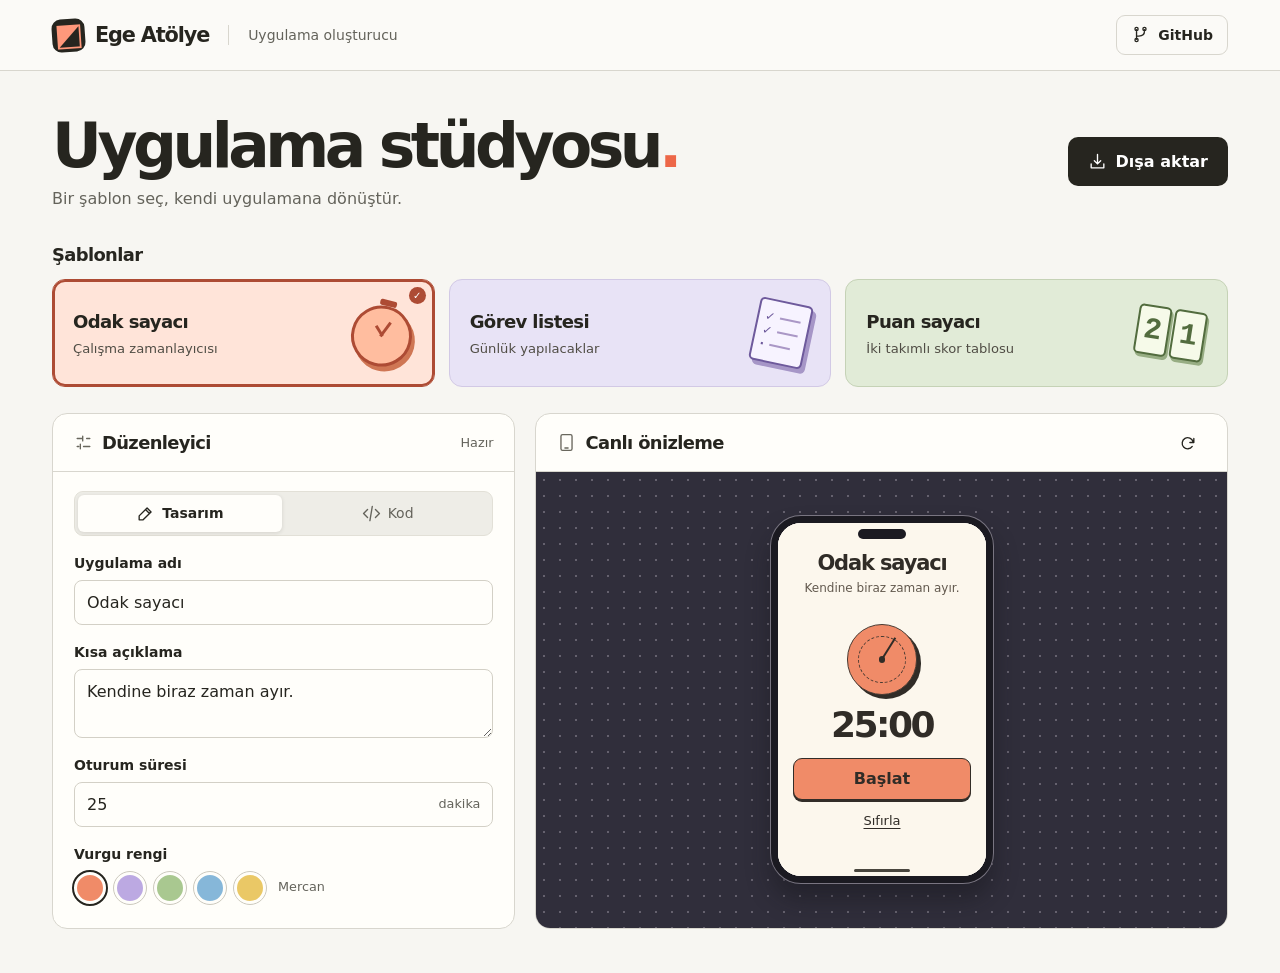
==== uygulama-atolyesi/studyo/index.html @ f5addd59 "Tablet için uygulama stüdyosu ve Android APK derlemesi ekle" ====
<!doctype html>
<html lang="tr">
<head>
  <meta charset="utf-8"><meta name="viewport" content="width=device-width,initial-scale=1">
  <meta name="theme-color" content="#f6f5f2"><title>Ege Atölye · Uygulama stüdyosu</title>
  <link rel="stylesheet" href="studio.css"><script defer src="templates.js"></script><script defer src="zip.js"></script><script defer src="studio.js"></script>
</head>
<body>
<header><div class="wrap bar"><div class="brand"><span class="brand-icon" aria-hidden="true">◩</span> Ege Atölye</div><span class="brand-sub">Uygulama oluşturucu</span><a class="repo" href="https://github.com/egeserifsari90-ctrl/EgeArac/tree/uygulama-atolyesi/uygulama-atolyesi" target="_blank" rel="noopener"><i data-icon="git"></i> GitHub</a></div></header>
<main class="wrap">
  <div class="intro"><div><h1>Uygulama stüdyosu<span>.</span></h1><p>Bir şablon seç, kendi uygulamana dönüştür.</p></div><button class="primary export" id="export"><i data-icon="export"></i>Dışa aktar</button></div>
  <section class="templates" aria-labelledby="template-title"><h2 id="template-title">Şablonlar</h2><div class="cards">
    <button class="card focus" data-t="focus" aria-pressed="true"><span class="cardcopy"><strong>Odak sayacı</strong><small>Çalışma zamanlayıcısı</small></span><span class="art clock" aria-hidden="true"><b></b></span><span class="check" aria-hidden="true">✓</span></button>
    <button class="card list" data-t="list" aria-pressed="false"><span class="cardcopy"><strong>Görev listesi</strong><small>Günlük yapılacaklar</small></span><span class="art checklist" aria-hidden="true"><b>✓</b><b>✓</b><b>·</b></span><span class="check" aria-hidden="true">✓</span></button>
    <button class="card score" data-t="score" aria-pressed="false"><span class="cardcopy"><strong>Puan sayacı</strong><small>İki takımlı skor tablosu</small></span><span class="art scores" aria-hidden="true"><b>2</b><b>1</b></span><span class="check" aria-hidden="true">✓</span></button>
  </div></section>
  <div class="workspace">
    <section class="panel settings"><div class="panelhead"><h2><i data-icon="sliders"></i>Düzenleyici</h2><span id="saved" role="status">Hazır</span></div>
      <div class="settings-body"><div class="tabs"><button id="design-tab" aria-pressed="true"><i data-icon="design"></i>Tasarım</button><button id="code-tab" aria-pressed="false"><i data-icon="code"></i>Kod</button></div>
        <div id="design"><div class="field"><label for="name">Uygulama adı</label><input id="name" maxlength="60"></div>
        <div class="field"><label for="sub">Kısa açıklama</label><textarea id="sub" rows="2" maxlength="160"></textarea></div>
        <div class="field" id="minutes-row"><label for="minutes">Oturum süresi</label><div class="unit"><input id="minutes" type="number" min="1" max="180" step="1"><span>dakika</span></div></div>
        <fieldset class="field"><legend>Vurgu rengi</legend><div class="color-row"><div id="colors" class="colors"></div><output id="color-name"></output></div></fieldset></div>
        <div id="code" hidden><div id="languages" class="languages"><button data-lang="html">HTML</button><button data-lang="css">CSS</button><button data-lang="js">JS</button></div><label class="sr" for="source">Şablon kaynak kodu</label><textarea id="source" rows="12" spellcheck="false" autocapitalize="off" autocomplete="off"></textarea><p class="help">Yaptığın değişiklikleri önizlemede deneyebilirsin.</p></div>
      </div>
    </section>
    <section class="panel preview"><div class="panelhead"><h2><i data-icon="phone"></i>Canlı önizleme</h2><button id="restart" class="iconbtn" title="Önizlemeyi yeniden başlat" aria-label="Önizlemeyi yeniden başlat"><i data-icon="reload"></i></button></div>
      <div class="stage"><div class="phone"><div class="speaker" aria-hidden="true"></div><iframe title="Uygulamanın etkileşimli önizlemesi" sandbox="allow-scripts"></iframe><div class="homebar" aria-hidden="true"></div></div></div>
    </section>
  </div>
</main>
<dialog id="download"><div class="dialoghead"><h2>Dışa aktar</h2><button id="close" class="iconbtn" aria-label="Kapat">✕</button></div><p>Uygulamanı tablette açmak veya Android için paketlemek üzere indir.</p>
<button id="html-download" class="option"><i data-icon="code"></i><span><strong>HTML indir</strong><small>Tek dosya · Tarayıcıda açılır</small></span><i data-icon="export"></i></button>
<button id="android-download" class="option"><i data-icon="phone"></i><span><strong>Android projesini indir</strong><small>ZIP · GitHub Actions ile APK üretir</small></span><i data-icon="export"></i></button>
<details id="steps"><summary>GitHub’da APK nasıl oluşturulur?</summary><ol><li><b>HTML indir</b> ile <code>index.html</code> dosyanı kaydet.</li><li><a id="upload-link" target="_blank" rel="noopener">GitHub yükleme sayfasını aç</a>. Dosyayı ekle ve <b>Commit changes</b> ile bu dala kaydet. Yüklediğin kod herkese açık depoda görünür.</li><li><a id="actions-link" target="_blank" rel="noopener">Derlemeleri aç</a>. Başarılı çalıştırmada <b>Artifacts → atolye-apk</b> arşivini indir.</li></ol></details><div role="status" id="download-status"></div></dialog>
</body></html>
---- uygulama-atolyesi/studyo/studio.css ----
*{box-sizing:border-box} :root{--ink:#26251f;--muted:#64635b;--paper:#f7f6f2;--line:#d8d6ce;--coral:#ed6748;color:var(--ink);background:var(--paper);font:16px/1.45 "DM Sans",Inter,system-ui,sans-serif}body{margin:0}button,input,textarea{font:inherit;color:inherit}button,summary{cursor:pointer}button{touch-action:manipulation}button:focus-visible,a:focus-visible,input:focus-visible,summary:focus-visible,textarea:focus-visible{outline:3px solid #3a73a6;outline-offset:3px}button{border:0;background:none}h1,h2,p,fieldset{margin:0}h2{font-size:1.12rem;letter-spacing:-.035em}.wrap{width:min(1176px,calc(100% - 72px));margin:auto}header{border-bottom:1px solid var(--line);background:#fbfaf7}.bar,.brand,.repo,.primary,.panelhead,.panelhead h2,.tabs button,.color-row,.colors,.intro,.dialoghead,.option{display:flex;align-items:center}.bar{height:70px;gap:19px}.brand{gap:10px;font-size:1.3rem;font-weight:800;letter-spacing:-.055em}.brand-icon{width:33px;height:33px;border-radius:9px;background:var(--ink);color:#ff987b;font:31px/30px system-ui;text-align:center;transform:rotate(-4deg)}.brand-sub{border-left:1px solid var(--line);padding-left:19px;color:var(--muted);font-size:.875rem}.repo{gap:8px;margin-left:auto;border:1px solid var(--line);border-radius:9px;color:var(--ink);text-decoration:none;padding:9px 14px;font-size:.875rem;font-weight:650}i[data-icon]{display:inline-flex;flex:none}i svg{width:19px;height:19px}.intro{justify-content:space-between;gap:16px;padding:42px 0 32px}.intro h1{font-size:clamp(2.35rem,4.8vw,4rem);line-height:1.06;letter-spacing:-.073em;font-weight:740}.intro h1 span{color:var(--coral)}.intro p{color:var(--muted);margin-top:9px}.primary{background:var(--ink);color:white;gap:9px;border-radius:10px;padding:13px 20px;font-weight:650}.primary:hover{background:#47443a}.templates h2{margin-bottom:11px}.cards{display:grid;grid-template-columns:repeat(3,minmax(0,1fr));gap:14px}.card{position:relative;isolation:isolate;overflow:hidden;min-height:108px;padding:20px;text-align:left;border:1px solid var(--border);background:var(--tint);border-radius:13px}.card[aria-pressed=true]{box-shadow:inset 0 0 0 2px var(--edge);border-color:var(--edge)}.cardcopy{position:relative;z-index:2}.card strong,.card small,.option strong,.option small{display:block}.card strong{font-size:1.13rem;letter-spacing:-.035em}.card small{font-size:.82rem;margin-top:4px;color:#504d45}.focus{--tint:#ffe4d9;--border:#e8c5b6;--edge:#ad4b34}.list{--tint:#e8e3f6;--border:#d2c9e5;--edge:#6e5a9c}.score{--tint:#e1ebd7;--border:#c5d2b6;--edge:#526c3e}.art{position:absolute;right:22px;top:50%;color:var(--edge);z-index:1}.clock{width:61px;height:61px;border-radius:50%;border:3px solid;transform:translateY(-45%) rotate(14deg);background:#ffbd9f;box-shadow:4px 4px 0 #cf7654}.clock:before{content:"";position:absolute;background:var(--edge);width:17px;height:6px;top:-9px;left:18px;border-radius:2px}.clock b{position:absolute;bottom:50%;right:50%;width:3px;height:17px;background:var(--edge);transform-origin:bottom;transform:rotate(23deg)}.clock b:after{content:"";width:12px;height:3px;background:inherit;position:absolute;bottom:0;right:0;transform:rotate(21deg);transform-origin:right}.checklist{display:grid;align-content:center;gap:4px;width:54px;height:64px;border:2px solid;border-radius:5px;background:#f7f3ff;box-shadow:4px 4px #a696c7;transform:translateY(-50%) rotate(12deg);padding:6px}.checklist b{font-size:12px;line-height:10px;display:flex;align-items:center;gap:5px}.checklist b:after{content:"";height:2px;width:21px;background:#aa97c6}.scores{display:flex;transform:translateY(-50%) rotate(9deg);gap:3px}.scores b{border:2px solid;border-radius:5px;background:#f6fae9;font:700 30px/46px ui-monospace,monospace;text-align:center;width:33px;box-shadow:2px 3px #97ad83}.check{position:absolute;top:7px;right:8px;border-radius:50%;background:var(--edge);color:white;font:bold 10px/17px system-ui;width:17px;text-align:center;display:none}.card[aria-pressed=true] .check{display:block}.workspace{display:grid;grid-template-columns:minmax(300px,.87fr) minmax(360px,1.3fr);gap:20px;margin:26px 0 44px;align-items:stretch}.panel{border:1px solid var(--line);border-radius:15px;background:#fffefa;overflow:hidden}.panelhead{height:58px;justify-content:space-between;padding:0 21px;border-bottom:1px solid var(--line)}.panelhead h2{gap:9px}.panelhead h2 i{color:#69675d}.settings-body{padding:19px 21px 24px}.tabs{display:flex;background:#eeede7;border:1px solid #e2e0d7;border-radius:9px;padding:3px;gap:4px}.tabs button{gap:7px;justify-content:center;flex:1;padding:8px 6px;border-radius:6px;font-size:.875rem;color:var(--muted)}.tabs button[aria-pressed=true]{background:#fffefa;color:var(--ink);box-shadow:0 1px 4px #201c131f;font-weight:650}.field{border:0;padding:0;min-width:0;margin:17px 0 0}.field label,.field legend{display:block;font-weight:650;font-size:.875rem;margin:0 0 7px;padding:0}.field input,.field textarea,.unit{width:100%;border:1px solid #d3d0c6;background:#fffefa;border-radius:8px;padding:10px 12px}.field textarea{display:block;resize:vertical}.unit{display:flex;align-items:center;padding:0 12px 0 0}.unit input{background:transparent;border:0}.unit span,#color-name,#saved,.help,.option small{color:var(--muted);font-size:.8rem}.color-row,.colors{gap:8px;flex-wrap:wrap}.colors button{width:32px;height:32px;border-radius:50%;background:var(--swatch);border:3px solid #fffefa;outline:1px solid #ccc9be}.colors button[aria-pressed=true]{outline:2px solid var(--ink)}#color-name{margin-left:4px}.languages{display:flex;gap:5px;margin:17px 0 9px}.languages button{font-size:.83rem;padding:6px 10px;background:#eeede7;border-radius:5px}.languages button[aria-pressed=true]{background:var(--ink);color:white}#source{width:100%;resize:vertical;border:0;background:#282731;color:#f6eee3;border-radius:9px;padding:12px;font:14px/1.5 ui-monospace,monospace;tab-size:2}.help{margin-top:8px}.iconbtn{width:36px;height:36px;display:grid;place-items:center;border-radius:8px}.iconbtn:hover{background:#eeece5}.preview{display:flex;flex-direction:column}.stage{display:grid;place-items:center;flex:1;min-height:405px;padding:18px;background-color:#302e3b;background-image:radial-gradient(#65616e 1px,transparent 1px);background-size:16px 16px}.phone{position:relative;width:222px;height:367px;background:#fcf6eb;border-radius:30px;border:7px solid #1b1a21;box-shadow:0 0 0 1px #797581,0 16px 24px #1412196b;overflow:hidden;display:flex;flex-direction:column;align-items:center}.speaker{position:absolute;z-index:1;top:6px;width:48px;height:10px;border-radius:10px;background:#1b1a21}.phone iframe{width:100%;height:100%;border:0;background:#fff}.homebar{position:absolute;bottom:4px;width:56px;height:3px;border-radius:4px;background:#49463e;pointer-events:none}.sr{position:absolute;clip-path:inset(50%);width:1px;height:1px;overflow:hidden}dialog{width:min(440px,calc(100% - 30px));max-height:88vh;border:1px solid var(--line);border-radius:18px;background:#fffefa;color:var(--ink);padding:22px;box-shadow:0 24px 100px #19161e40}dialog::backdrop{background:#28243188}.dialoghead{justify-content:space-between}.dialoghead h2{font-size:1.45rem}dialog p,details{color:var(--muted);font-size:.9rem;line-height:1.5;margin:10px 0 17px}.option{gap:13px;text-align:left;padding:15px 12px;width:100%;border:1px solid var(--line);border-radius:10px;margin:9px 0}.option>i:first-child{background:#f2eee4;padding:9px;border-radius:8px}.option>i:last-child{margin-left:auto}.option:hover{border-color:var(--ink)}.option strong{font-size:.96rem}summary{color:var(--ink);font-weight:650}li{margin:9px 0}a{color:inherit}#download-status{font-size:.85rem}small{font-size:.85rem}
@media (max-width:910px){.wrap{width:calc(100% - 40px)}.workspace{gap:14px;grid-template-columns:minmax(260px,.9fr) minmax(285px,1fr)}.art{right:13px;scale:.83;transform-origin:top right}.card{padding:13px}.card small{max-width:61%}.cards{gap:8px}}
@media (max-width:680px){.wrap{width:calc(100% - 28px)}.bar{height:57px}.brand-sub{display:none}.intro{padding:28px 0 22px;align-items:flex-start;flex-wrap:wrap}.intro h1{font-size:2.5rem}.intro p{font-size:.94rem}.primary{padding:10px 14px}.cards{display:flex;overflow-x:auto;padding:2px 2px 7px;scroll-snap-type:x proximity}.card{flex:0 0 200px;min-height:86px;scroll-snap-align:start}.workspace{grid-template-columns:1fr;margin-top:15px}.panelhead{height:50px}.settings-body{padding:16px}.phone{width:235px;height:378px}.stage{min-height:410px}.art{scale:.72}.card strong{font-size:1rem}.card small{font-size:.78rem}.brand{font-size:1.15rem}.intro h1 span{display:none}}
@media(prefers-reduced-motion:no-preference){button,a{transition:background-color .13s,box-shadow .13s}.card:hover{box-shadow:inset 0 0 0 2px var(--edge)}}
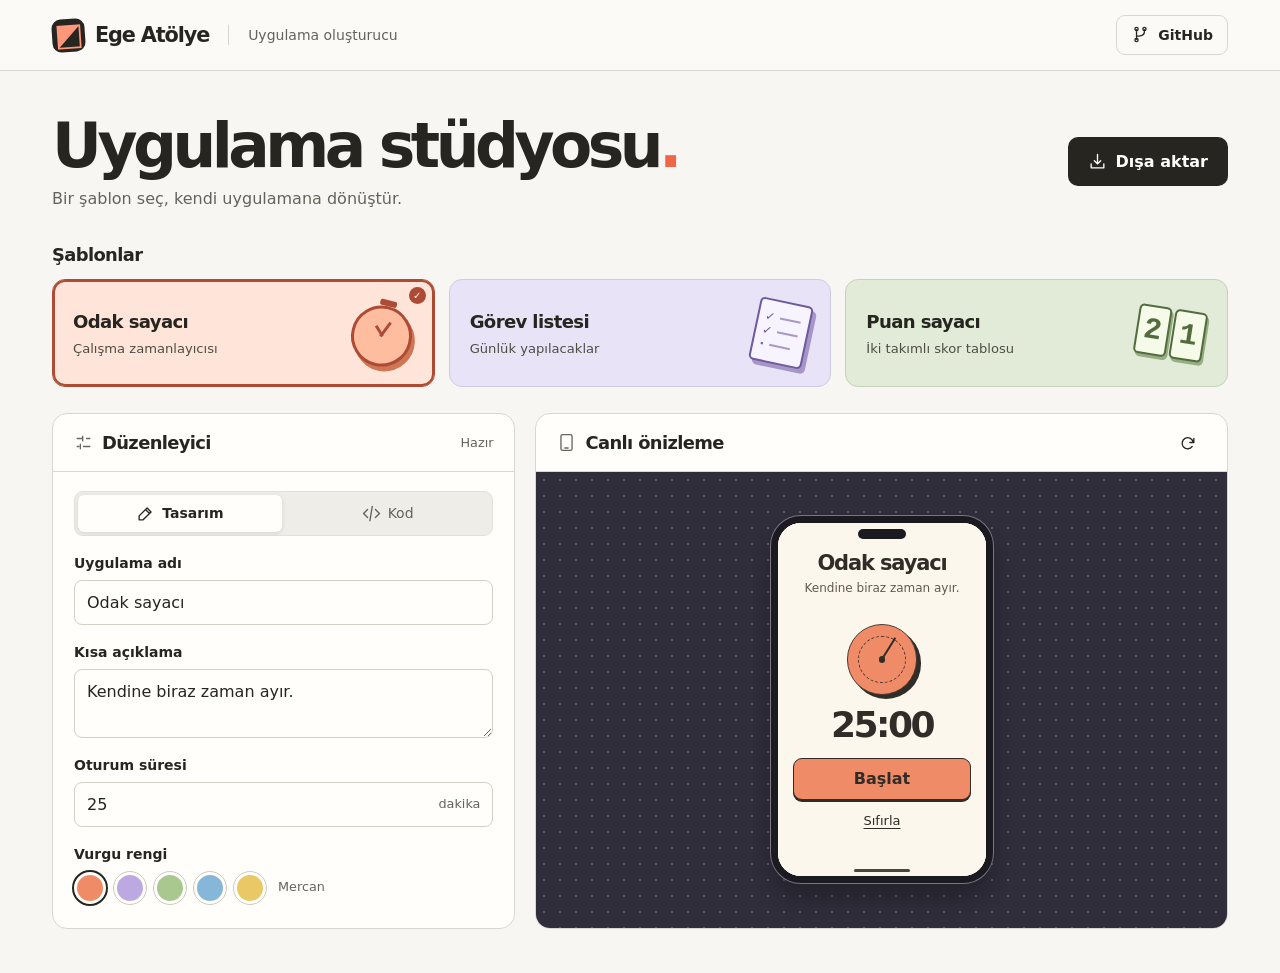
==== commit 142b75ee: "Canlı önizlemede görev ekleme formunu etkinleştir" ====
--- a/uygulama-atolyesi/studyo/index.html
+++ b/uygulama-atolyesi/studyo/index.html
@@ -25,7 +25,7 @@
       </div>
     </section>
     <section class="panel preview"><div class="panelhead"><h2><i data-icon="phone"></i>Canlı önizleme</h2><button id="restart" class="iconbtn" title="Önizlemeyi yeniden başlat" aria-label="Önizlemeyi yeniden başlat"><i data-icon="reload"></i></button></div>
-      <div class="stage"><div class="phone"><div class="speaker" aria-hidden="true"></div><iframe title="Uygulamanın etkileşimli önizlemesi" sandbox="allow-scripts"></iframe><div class="homebar" aria-hidden="true"></div></div></div>
+      <div class="stage"><div class="phone"><div class="speaker" aria-hidden="true"></div><iframe title="Uygulamanın etkileşimli önizlemesi" sandbox="allow-scripts allow-forms"></iframe><div class="homebar" aria-hidden="true"></div></div></div>
     </section>
   </div>
 </main>
